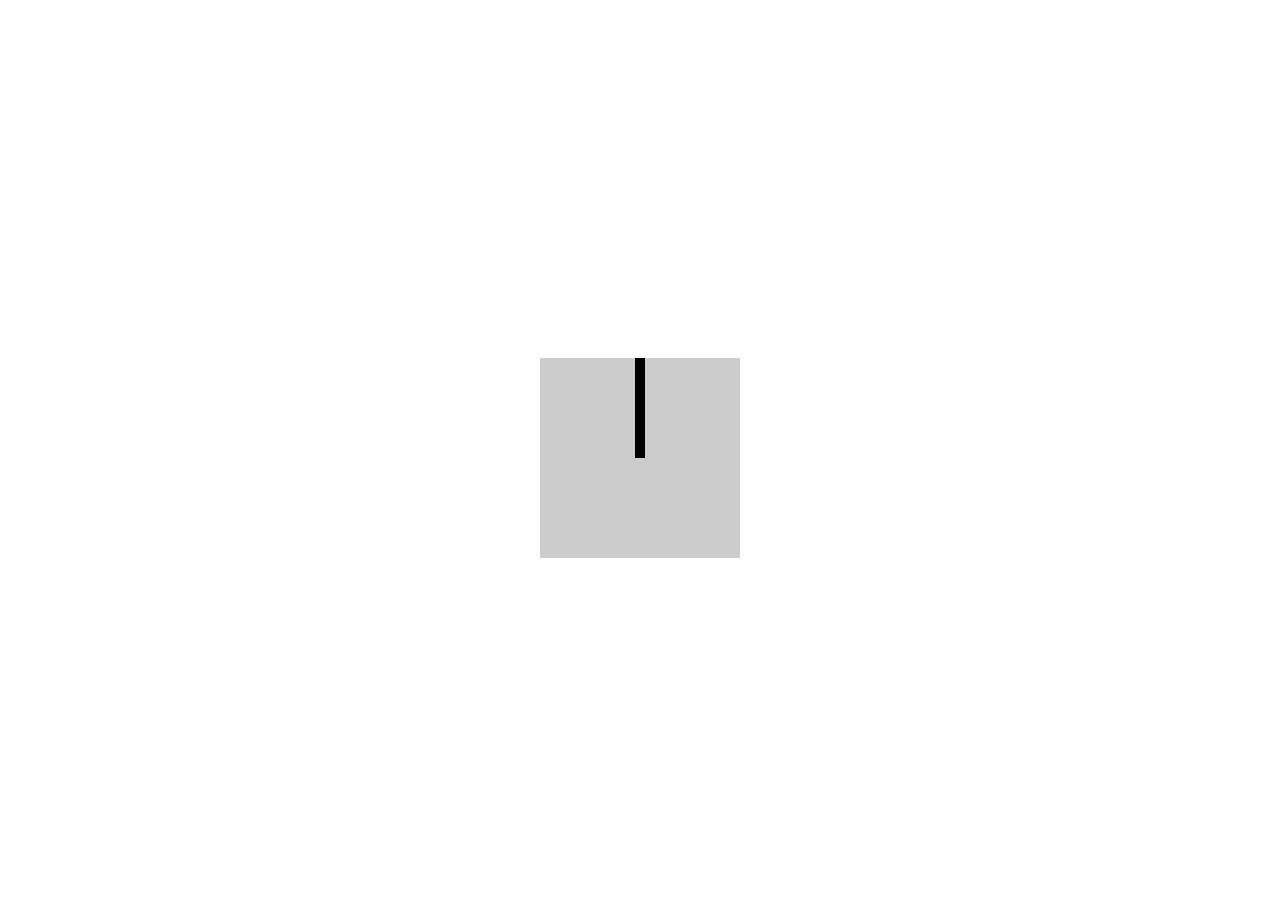
==== Abstract-10/index.html @ e9d42a0e "Записи 13.01 14.01 18.01 Abstract 9 10" ====
<!DOCTYPE html>
<html lang="en">
<head>
  <meta charset="UTF-8">
  <title>Document</title>

  <style>
    html, body {
      height: 100%;
    }

    body {
      display: flex;
      align-items: center;
      justify-content: center;
    }

    .clock {
      width: 200px;
      height: 200px;
      background-color: hsl(0, 0%, 80%);
      position: relative;
    }

    .hand {
      position: absolute;
      height: 100px;
      width: 10px;
      top: 0;
      left: 50%;

      background-color: black;

      transform: translateX(-50%);
      transform-origin: bottom center;

      animation: clock 60 s steps(60) infinite;
    }



    @keyframes clock {
      
      0% {
        transform: translateX(-50%) rotateZ(0);
      }


      100% {
        transform: translateX(-50%) rotateZ(360deg);
      }

    }


  </style>
</head>


<body>
  <div class="clock">
    <div class="hand"></div>
  </div>
</body>
</html>
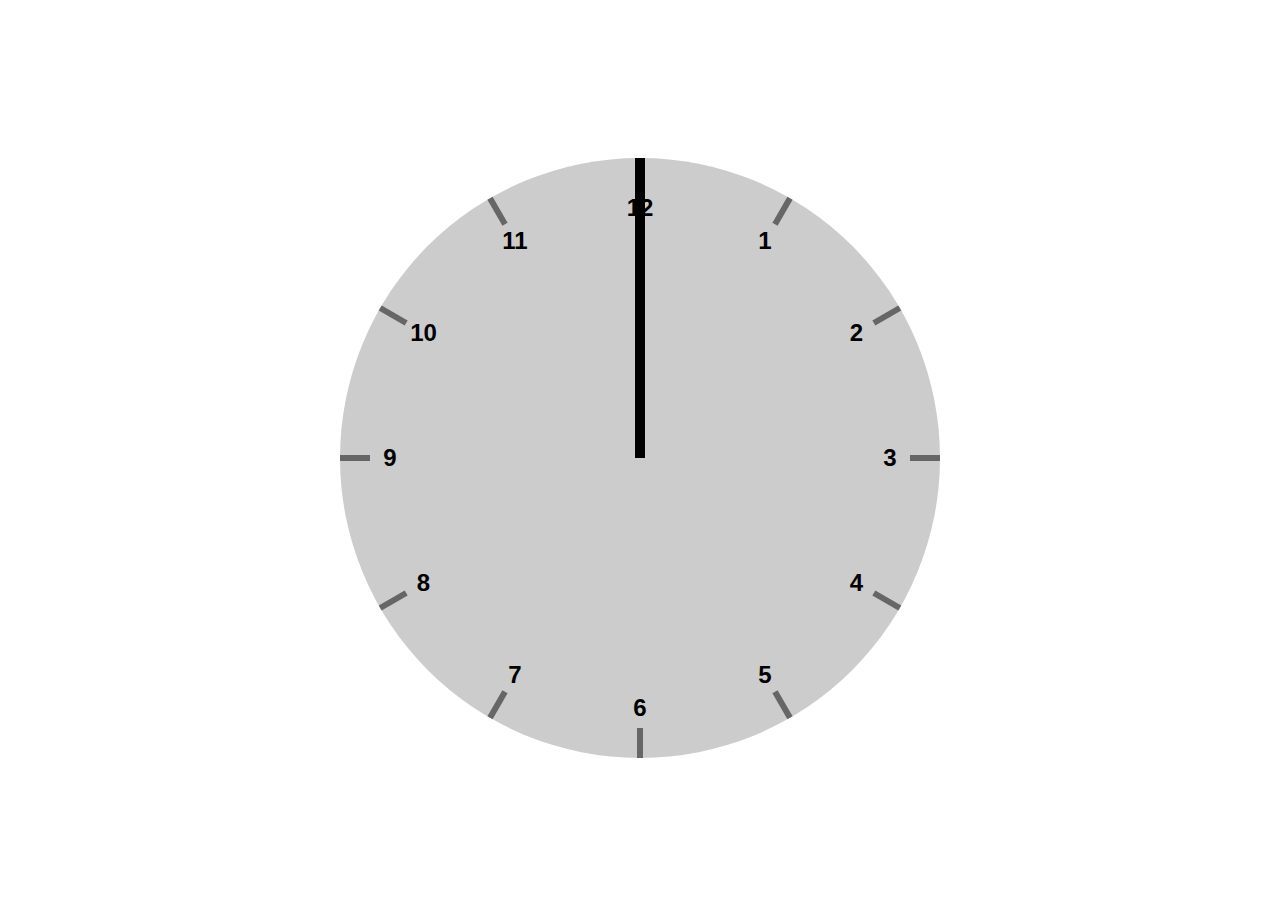
==== commit bbb929f7: "HW-7 Abstract 11 12" ====
--- a/Abstract-10/index.html
+++ b/Abstract-10/index.html
@@ -16,15 +16,17 @@
     }
 
     .clock {
-      width: 200px;
-      height: 200px;
+      width: 600px;
+      height: 600px;
       background-color: hsl(0, 0%, 80%);
       position: relative;
+
+      border-radius: 50%;
     }
 
     .hand {
       position: absolute;
-      height: 100px;
+      height: 50%;
       width: 10px;
       top: 0;
       left: 50%;
@@ -34,23 +36,211 @@
       transform: translateX(-50%);
       transform-origin: bottom center;
 
-      animation: clock 60 s steps(60) infinite;
-    }
-
-
+      animation: clock 60s steps(60) infinite;
+    }
+
+
+    .notches, .digits {
+      position: absolute;
+      top: 0;
+      left: 0;
+      bottom: 0;
+      right: 0;
+    }
+
+    .notch {
+      width: 6px;
+      height: 30px;
+      background-color: hsl(0, 0%, 40%);
+      position: absolute;
+      top: 50%;
+      left: 50%;
+
+      transform-origin: top center;
+    }
+
+    .notches .notch:nth-child(1) {
+      transform: translate(-50%, 0) rotateZ(0) translateY(-300px)
+    } 
+    .notches .notch:nth-child(2) {
+      transform: translate(-50%, 0) rotateZ(30deg) translateY(-300px)
+    } 
+    .notches .notch:nth-child(3) {
+      transform: translate(-50%, 0) rotateZ(60deg) translateY(-300px)
+    } 
+    .notches .notch:nth-child(4) {
+      transform: translate(-50%, 0) rotateZ(90deg) translateY(-300px)
+    } 
+    .notches .notch:nth-child(5) {
+      transform: translate(-50%, 0) rotateZ(120deg) translateY(-300px)
+    } 
+    .notches .notch:nth-child(6) {
+      transform: translate(-50%, 0) rotateZ(150deg) translateY(-300px)
+    } 
+    .notches .notch:nth-child(7) {
+      transform: translate(-50%, 0) rotateZ(180deg) translateY(-300px)
+    } 
+    .notches .notch:nth-child(8) {
+      transform: translate(-50%, 0) rotateZ(210deg) translateY(-300px)
+    } 
+    .notches .notch:nth-child(9) {
+      transform: translate(-50%, 0) rotateZ(240deg) translateY(-300px)
+    } 
+    .notches .notch:nth-child(10) {
+      transform: translate(-50%, 0) rotateZ(270deg) translateY(-300px)
+    } 
+    .notches .notch:nth-child(11) {
+      transform: translate(-50%, 0) rotateZ(300deg) translateY(-300px)
+    } 
+    .notches .notch:nth-child(12) {
+      transform: translate(-50%, 0) rotateZ(330deg) translateY(-300px)
+    } 
+
+
+    .digit {
+      /* width: 6px;
+      height: 30px; */
+      /* background-color: hsl(0, 0%, 40%); */
+      position: absolute;
+      top: 50%;
+      left: 50%;
+      font: 600 24px Roboto, sans-serif;
+
+
+      /* transform-origin: top center; */
+    }
+
+    .digits .digit:nth-child(1) {
+      transform: translate(-50%, -50%) rotateZ(0deg) translateY(-250px) rotateZ(-0deg)
+    } 
+      .digits .digit:nth-child(1  )::before {
+        content: '12';
+        display: block;
+        animation: scale 60s steps(60) 55s infinite;
+      }
+
+    .digits .digit:nth-child(2) {
+      transform: translate(-50%, -50%) rotateZ(30deg) translateY(-250px) rotateZ(-30deg);
+    } 
+      .digits .digit:nth-child(2)::before {
+        content: '1';
+        display: block;
+        animation: scale 60s steps(60) 0s infinite;
+      }
+
+    .digits .digit:nth-child(3) {
+      transform: translate(-50%, -50%) rotateZ(60deg) translateY(-250px) rotateZ(-60deg)
+    } 
+      .digits .digit:nth-child(3)::before {
+        content: '2';
+        display: block;
+        animation: scale 60s steps(60) 5s infinite;
+      }
+
+    .digits .digit:nth-child(4) {
+      transform: translate(-50%, -50%) rotateZ(90deg) translateY(-250px) rotateZ(-90deg)
+    } 
+      .digits .digit:nth-child(4)::before {
+        content: '3';
+        display: block;
+        animation: scale 60s steps(60) 10s infinite;
+      }
+    .digits .digit:nth-child(5) {
+      transform: translate(-50%, -50%) rotateZ(120deg) translateY(-250px) rotateZ(-120deg)
+    } 
+      .digits .digit:nth-child(5)::before {
+        content: '4';
+        display: block;
+        animation: scale 60s steps(60) 15s infinite;
+      }
+    .digits .digit:nth-child(6) {
+      transform: translate(-50%, -50%) rotateZ(150deg) translateY(-250px) rotateZ(-150deg)
+    } 
+      .digits .digit:nth-child(6)::before {
+        content: '5';
+        display: block;
+        animation: scale 60s steps(60) 20s infinite;
+      }
+    .digits .digit:nth-child(7) {
+      transform: translate(-50%, -50%) rotateZ(180deg) translateY(-250px) rotateZ(-180deg)
+    } 
+      .digits .digit:nth-child(7)::before {
+        content: '6';
+        display: block;
+        animation: scale 60s steps(60) 25s infinite;
+      }
+    .digits .digit:nth-child(8) {
+      transform: translate(-50%, -50%) rotateZ(210deg) translateY(-250px) rotateZ(-210deg)
+    } 
+      .digits .digit:nth-child(8)::before {
+        content: '7';
+        display: block;
+        animation: scale 60s steps(60) 30s infinite;
+      }
+    .digits .digit:nth-child(9) {
+      transform: translate(-50%, -50%) rotateZ(240deg) translateY(-250px) rotateZ(-240deg)
+    } 
+      .digits .digit:nth-child(9)::before {
+        content: '8';
+        display: block;
+        animation: scale 60s steps(60) 35s infinite;
+      }
+    .digits .digit:nth-child(10) {
+      transform: translate(-50%, -50%) rotateZ(270deg) translateY(-250px) rotateZ(-270deg)
+    } 
+      .digits .digit:nth-child(10)::before {
+        content: '9';
+        display: block;
+        animation: scale 60s steps(60) 40s infinite;
+      }
+    .digits .digit:nth-child(11) {
+      transform: translate(-50%, -50%) rotateZ(300deg) translateY(-250px) rotateZ(-300deg)
+    } 
+      .digits .digit:nth-child(11)::before {
+        content: '10';
+        display: block;
+        animation: scale 60s steps(60) 45s infinite;
+      }
+    .digits .digit:nth-child(12) {
+      transform: translate(-50%, -50%) rotateZ(330deg) translateY(-250px) rotateZ(-330deg)
+    } 
+      .digits .digit:nth-child(12)::before {
+        content: '11';
+        display: block;
+        animation: scale 60s steps(60) 50s infinite;
+      }
 
     @keyframes clock {
-      
       0% {
         transform: translateX(-50%) rotateZ(0);
       }
 
-
       100% {
         transform: translateX(-50%) rotateZ(360deg);
       }
-
-    }
+    }
+
+    @keyframes scale {
+      0% {
+        transform: scale(1);
+        color: balck;
+      }
+
+      8.33% {
+        transform: scale(2);
+        color: red;
+      }
+
+      16.66% {
+        transform: scale(1);
+        color: black;
+      }
+
+      100% {
+        transform: scale(1); 
+        color: black;
+      }
+    } 
 
 
   </style>
@@ -59,6 +249,37 @@
 
 <body>
   <div class="clock">
+
+    <div class="notches">
+      <div class="notch"></div>
+      <div class="notch"></div>
+      <div class="notch"></div>
+      <div class="notch"></div>
+      <div class="notch"></div>
+      <div class="notch"></div>
+      <div class="notch"></div>
+      <div class="notch"></div>
+      <div class="notch"></div>
+      <div class="notch"></div>
+      <div class="notch"></div>
+      <div class="notch"></div>
+    </div>
+
+    <div class="digits">
+      <div class="digit"></div>
+      <div class="digit"></div>
+      <div class="digit"></div>
+      <div class="digit"></div>
+      <div class="digit"></div>
+      <div class="digit"></div>
+      <div class="digit"></div>
+      <div class="digit"></div>
+      <div class="digit"></div>
+      <div class="digit"></div>
+      <div class="digit"></div>
+      <div class="digit"></div>
+    </div>
+
     <div class="hand"></div>
   </div>
 </body>
